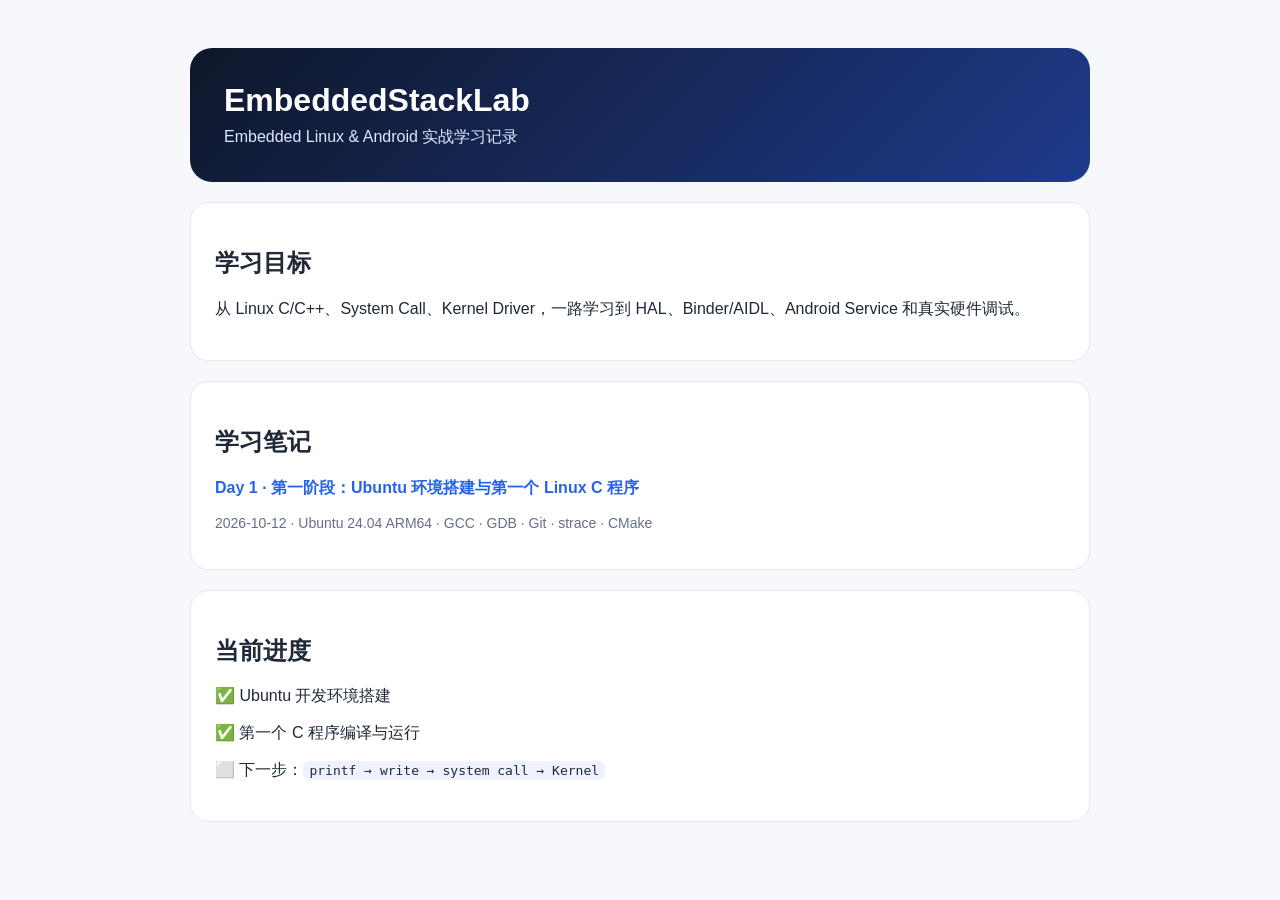
==== index.html @ e1894978 "Add GitHub Pages learning homepage" ====
<!doctype html>
<html lang="zh-CN">
<head>
  <meta charset="utf-8">
  <meta name="viewport" content="width=device-width,initial-scale=1">
  <title>EmbeddedStackLab</title>
  <style>
    body{margin:0;background:#f6f8fb;color:#1f2937;font-family:-apple-system,BlinkMacSystemFont,"Segoe UI","PingFang SC","Microsoft YaHei",Arial,sans-serif}
    .wrap{max-width:900px;margin:auto;padding:48px 22px}
    .hero{background:linear-gradient(135deg,#0f172a,#1e3a8a);color:#fff;border-radius:22px;padding:34px}
    .hero h1{margin:0 0 8px}.hero p{color:#dbeafe;margin:0}
    .card{background:#fff;border:1px solid #e5e7eb;border-radius:18px;padding:24px;margin-top:20px}
    a{color:#2563eb;text-decoration:none;font-weight:600}
    a:hover{text-decoration:underline}
    .meta{color:#667085;font-size:14px}
    code{background:#eef2ff;padding:2px 6px;border-radius:6px}
  </style>
</head>
<body>
<div class="wrap">
  <div class="hero">
    <h1>EmbeddedStackLab</h1>
    <p>Embedded Linux & Android 实战学习记录</p>
  </div>

  <div class="card">
    <h2>学习目标</h2>
    <p>从 Linux C/C++、System Call、Kernel Driver，一路学习到 HAL、Binder/AIDL、Android Service 和真实硬件调试。</p>
  </div>

  <div class="card">
    <h2>学习笔记</h2>
    <p><a href="./docs/Linux_Android_Study_Day1_Phase1_2026-10-12.html">Day 1 · 第一阶段：Ubuntu 环境搭建与第一个 Linux C 程序</a></p>
    <p class="meta">2026-10-12 · Ubuntu 24.04 ARM64 · GCC · GDB · Git · strace · CMake</p>
  </div>

  <div class="card">
    <h2>当前进度</h2>
    <p>✅ Ubuntu 开发环境搭建</p>
    <p>✅ 第一个 C 程序编译与运行</p>
    <p>⬜ 下一步：<code>printf → write → system call → Kernel</code></p>
  </div>
</div>
</body>
</html>
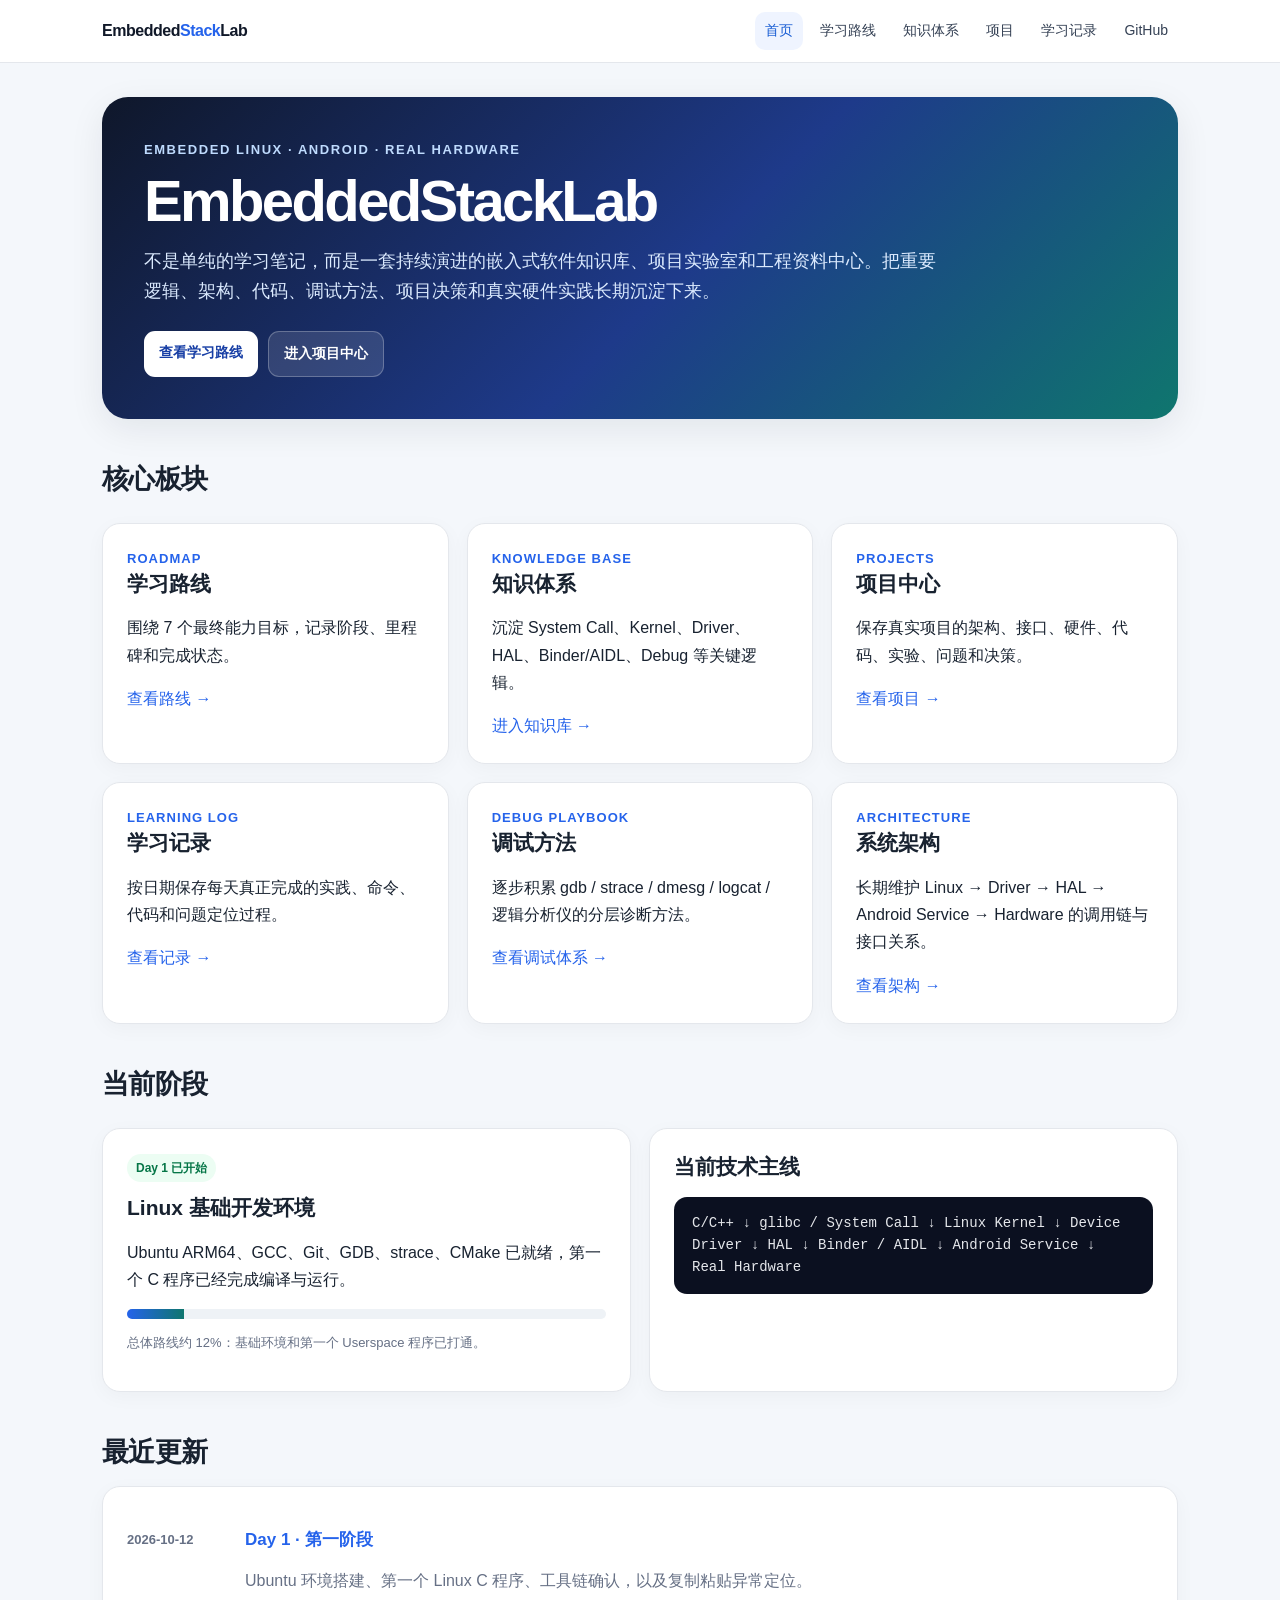
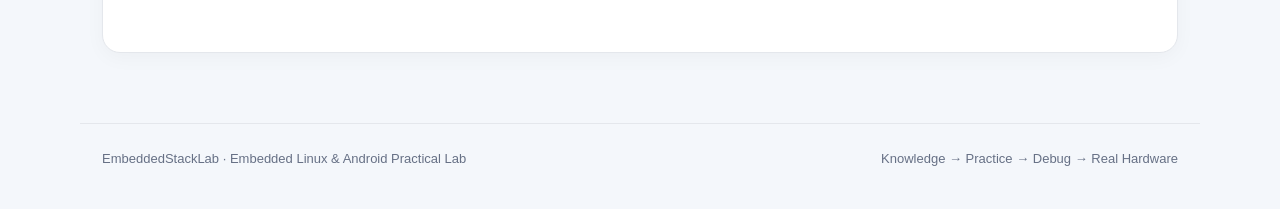
==== commit de82e968: "Redesign GitHub Pages as comprehensive project website" ====
--- a/index.html
+++ b/index.html
@@ -1,45 +1,56 @@
-<!doctype html>
-<html lang="zh-CN">
-<head>
-  <meta charset="utf-8">
-  <meta name="viewport" content="width=device-width,initial-scale=1">
-  <title>EmbeddedStackLab</title>
-  <style>
-    body{margin:0;background:#f6f8fb;color:#1f2937;font-family:-apple-system,BlinkMacSystemFont,"Segoe UI","PingFang SC","Microsoft YaHei",Arial,sans-serif}
-    .wrap{max-width:900px;margin:auto;padding:48px 22px}
-    .hero{background:linear-gradient(135deg,#0f172a,#1e3a8a);color:#fff;border-radius:22px;padding:34px}
-    .hero h1{margin:0 0 8px}.hero p{color:#dbeafe;margin:0}
-    .card{background:#fff;border:1px solid #e5e7eb;border-radius:18px;padding:24px;margin-top:20px}
-    a{color:#2563eb;text-decoration:none;font-weight:600}
-    a:hover{text-decoration:underline}
-    .meta{color:#667085;font-size:14px}
-    code{background:#eef2ff;padding:2px 6px;border-radius:6px}
-  </style>
-</head>
-<body>
-<div class="wrap">
-  <div class="hero">
-    <h1>EmbeddedStackLab</h1>
-    <p>Embedded Linux & Android 实战学习记录</p>
-  </div>
+<!doctype html><html lang="zh-CN"><head><meta charset="utf-8"><meta name="viewport" content="width=device-width,initial-scale=1">
+<meta name="description" content="EmbeddedStackLab — Embedded Linux & Android 实战学习、知识沉淀与项目开发中心">
+<title>EmbeddedStackLab</title><link rel="stylesheet" href="./assets/site.css"></head><body>
+<header class="site-header"><nav class="nav">
+<a class="brand" href="/EmbeddedStackLab/">Embedded<span>Stack</span>Lab</a>
+<div class="nav-links">
+<a class="active" href="/EmbeddedStackLab/">首页</a>
+<a class="" href="/EmbeddedStackLab/roadmap/">学习路线</a>
+<a class="" href="/EmbeddedStackLab/knowledge/">知识体系</a>
+<a class="" href="/EmbeddedStackLab/projects/">项目</a>
+<a class="" href="/EmbeddedStackLab/notes/">学习记录</a>
+<a href="https://github.com/hasirqi/EmbeddedStackLab">GitHub</a>
+</div></nav></header>
+<main class="wrap">
+<section class="hero">
+<div class="eyebrow">Embedded Linux · Android · Real Hardware</div>
+<h1>EmbeddedStackLab</h1>
+<p>不是单纯的学习笔记，而是一套持续演进的嵌入式软件知识库、项目实验室和工程资料中心。把重要逻辑、架构、代码、调试方法、项目决策和真实硬件实践长期沉淀下来。</p>
+<div class="hero-actions"><a class="btn primary" href="./roadmap/">查看学习路线</a><a class="btn secondary" href="./projects/">进入项目中心</a></div>
+</section>
 
-  <div class="card">
-    <h2>学习目标</h2>
-    <p>从 Linux C/C++、System Call、Kernel Driver，一路学习到 HAL、Binder/AIDL、Android Service 和真实硬件调试。</p>
-  </div>
+<h2 class="section-title">核心板块</h2>
+<div class="grid cols-3">
+<div class="card"><div class="kicker">Roadmap</div><h2>学习路线</h2><p>围绕 7 个最终能力目标，记录阶段、里程碑和完成状态。</p><a href="./roadmap/">查看路线 →</a></div>
+<div class="card"><div class="kicker">Knowledge Base</div><h2>知识体系</h2><p>沉淀 System Call、Kernel、Driver、HAL、Binder/AIDL、Debug 等关键逻辑。</p><a href="./knowledge/">进入知识库 →</a></div>
+<div class="card"><div class="kicker">Projects</div><h2>项目中心</h2><p>保存真实项目的架构、接口、硬件、代码、实验、问题和决策。</p><a href="./projects/">查看项目 →</a></div>
+<div class="card"><div class="kicker">Learning Log</div><h2>学习记录</h2><p>按日期保存每天真正完成的实践、命令、代码和问题定位过程。</p><a href="./notes/">查看记录 →</a></div>
+<div class="card"><div class="kicker">Debug Playbook</div><h2>调试方法</h2><p>逐步积累 gdb / strace / dmesg / logcat / 逻辑分析仪的分层诊断方法。</p><a href="./knowledge/#debug">查看调试体系 →</a></div>
+<div class="card"><div class="kicker">Architecture</div><h2>系统架构</h2><p>长期维护 Linux → Driver → HAL → Android Service → Hardware 的调用链与接口关系。</p><a href="./knowledge/#architecture">查看架构 →</a></div>
+</div>
 
-  <div class="card">
-    <h2>学习笔记</h2>
-    <p><a href="./docs/Linux_Android_Study_Day1_Phase1_2026-10-12.html">Day 1 · 第一阶段：Ubuntu 环境搭建与第一个 Linux C 程序</a></p>
-    <p class="meta">2026-10-12 · Ubuntu 24.04 ARM64 · GCC · GDB · Git · strace · CMake</p>
-  </div>
+<h2 class="section-title">当前阶段</h2>
+<div class="grid cols-2">
+<div class="card"><span class="badge ok">Day 1 已开始</span><h2 style="margin-top:12px">Linux 基础开发环境</h2><p>Ubuntu ARM64、GCC、Git、GDB、strace、CMake 已就绪，第一个 C 程序已经完成编译与运行。</p><div class="progress"><span style="width:12%"></span></div><p class="muted small">总体路线约 12%：基础环境和第一个 Userspace 程序已打通。</p></div>
+<div class="card"><h2>当前技术主线</h2><div class="codeflow">C/C++
+  ↓
+glibc / System Call
+  ↓
+Linux Kernel
+  ↓
+Device Driver
+  ↓
+HAL
+  ↓
+Binder / AIDL
+  ↓
+Android Service
+  ↓
+Real Hardware</div></div>
+</div>
 
-  <div class="card">
-    <h2>当前进度</h2>
-    <p>✅ Ubuntu 开发环境搭建</p>
-    <p>✅ 第一个 C 程序编译与运行</p>
-    <p>⬜ 下一步：<code>printf → write → system call → Kernel</code></p>
-  </div>
+<h2 class="section-title">最近更新</h2>
+<div class="card timeline">
+<div class="timeline-item"><div class="timeline-date">2026-10-12</div><div><h3><a href="./notes/day01-phase1.html">Day 1 · 第一阶段</a></h3><p class="muted">Ubuntu 环境搭建、第一个 Linux C 程序、工具链确认，以及复制粘贴异常定位。</p></div></div>
 </div>
-</body>
-</html>+</main><footer class="footer"><span>EmbeddedStackLab · Embedded Linux & Android Practical Lab</span><span>Knowledge → Practice → Debug → Real Hardware</span></footer></body></html>
--- a/assets/site.css
+++ b/assets/site.css
@@ -0,0 +1,43 @@
+:root{
+  --bg:#f4f7fb;--surface:#fff;--surface2:#f8fafc;--text:#182230;--muted:#667085;
+  --line:#e4e7ec;--brand:#2563eb;--brand2:#0f766e;--dark:#101828;--ok:#067647;
+  --warn:#b54708;--shadow:0 10px 35px rgba(16,24,40,.08);--radius:18px
+}
+*{box-sizing:border-box}html{scroll-behavior:smooth}
+body{margin:0;background:var(--bg);color:var(--text);font-family:-apple-system,BlinkMacSystemFont,"Segoe UI","PingFang SC","Hiragino Sans GB","Microsoft YaHei",Arial,sans-serif;line-height:1.7}
+a{color:var(--brand);text-decoration:none}a:hover{text-decoration:underline}
+.site-header{position:sticky;top:0;z-index:20;background:rgba(255,255,255,.94);backdrop-filter:blur(16px);border-bottom:1px solid var(--line)}
+.nav{max-width:1120px;margin:0 auto;padding:12px 22px;display:flex;align-items:center;justify-content:space-between;gap:18px}
+.brand{font-weight:850;color:var(--dark);letter-spacing:-.03em}.brand span{color:var(--brand)}
+.nav-links{display:flex;gap:7px;flex-wrap:wrap}.nav-links a{color:#344054;padding:7px 10px;border-radius:10px;font-size:14px}
+.nav-links a:hover,.nav-links a.active{background:#eff4ff;color:#175cd3;text-decoration:none}
+.wrap{max-width:1120px;margin:0 auto;padding:34px 22px 70px}
+.hero{border-radius:26px;padding:42px;color:#fff;background:linear-gradient(135deg,#0f172a 0%,#1e3a8a 54%,#0f766e 100%);box-shadow:var(--shadow)}
+.hero .eyebrow{font-size:13px;text-transform:uppercase;letter-spacing:.12em;color:#bfdbfe;font-weight:800}
+.hero h1{font-size:clamp(34px,5vw,58px);line-height:1.05;margin:10px 0 14px;letter-spacing:-.045em}
+.hero p{font-size:18px;color:#dbeafe;max-width:800px;margin:0}
+.hero-actions{display:flex;gap:10px;flex-wrap:wrap;margin-top:24px}
+.btn{display:inline-block;padding:10px 15px;border-radius:11px;font-weight:750;font-size:14px}
+.btn.primary{background:#fff;color:#173ea5}.btn.secondary{background:rgba(255,255,255,.12);color:#fff;border:1px solid rgba(255,255,255,.25)}
+.btn:hover{text-decoration:none;transform:translateY(-1px)}
+.grid{display:grid;gap:18px;margin-top:20px}.grid.cols-3{grid-template-columns:repeat(3,1fr)}.grid.cols-2{grid-template-columns:repeat(2,1fr)}
+.card{background:var(--surface);border:1px solid var(--line);border-radius:var(--radius);padding:24px;box-shadow:0 5px 20px rgba(16,24,40,.035)}
+.card h2,.card h3{margin-top:0;line-height:1.3}.card h2{font-size:21px}.card h3{font-size:17px}
+.kicker{color:var(--brand);font-size:13px;font-weight:850;text-transform:uppercase;letter-spacing:.08em}
+.section-title{margin:38px 0 10px;font-size:27px;letter-spacing:-.02em}
+.muted{color:var(--muted)}.small{font-size:13px}
+.badge{display:inline-flex;padding:4px 9px;border-radius:999px;background:#eff8ff;color:#175cd3;font-size:12px;font-weight:750}
+.badge.ok{background:#ecfdf3;color:var(--ok)}.badge.todo{background:#fff7ed;color:var(--warn)}
+.progress{width:100%;height:10px;border-radius:99px;background:#eef2f6;overflow:hidden;margin:12px 0}.progress>span{display:block;height:100%;background:linear-gradient(90deg,#2563eb,#0f766e)}
+.goal-list{counter-reset:g;list-style:none;padding:0;margin:0;display:grid;gap:12px}.goal-list li{counter-increment:g;position:relative;padding:15px 16px 15px 54px;background:var(--surface2);border:1px solid var(--line);border-radius:14px}
+.goal-list li::before{content:counter(g);position:absolute;left:15px;top:13px;width:27px;height:27px;border-radius:50%;display:grid;place-items:center;background:#dbeafe;color:#1d4ed8;font-weight:800;font-size:13px}
+.timeline{display:grid;gap:0}.timeline-item{display:grid;grid-template-columns:100px 1fr;gap:18px;padding:18px 0;border-bottom:1px solid var(--line)}.timeline-item:last-child{border-bottom:0}.timeline-date{font-size:13px;color:var(--muted);font-weight:700}.timeline-item h3{margin:0 0 5px}
+.callout{padding:14px 16px;border-left:4px solid var(--brand);background:#eff6ff;border-radius:10px;margin:14px 0}.callout.warn{border-left-color:#d97706;background:#fffbeb}
+pre,.codeflow{background:#0b1020;color:#e5e7eb;padding:16px 18px;border-radius:13px;overflow:auto;line-height:1.55;font-size:14px;font-family:"SFMono-Regular",Consolas,"Liberation Mono",monospace}
+code{font-family:"SFMono-Regular",Consolas,"Liberation Mono",monospace}:not(pre)>code{background:#eef2ff;color:#3538cd;padding:2px 6px;border-radius:6px}
+table{width:100%;border-collapse:collapse;margin:14px 0}th,td{padding:11px 10px;border-bottom:1px solid var(--line);text-align:left;vertical-align:top}th{font-size:13px;color:#475467;background:#f9fafb}
+.page-title{margin:0 0 6px;font-size:38px;line-height:1.15}.breadcrumb{font-size:13px;color:var(--muted);margin-bottom:10px}
+.list{display:grid;gap:12px}.list a{display:block;background:var(--surface);border:1px solid var(--line);border-radius:14px;padding:16px 18px}.list a:hover{text-decoration:none;border-color:#b2ccff;box-shadow:0 5px 18px rgba(16,24,40,.05)}
+.footer{max-width:1120px;margin:0 auto;padding:24px 22px 38px;color:var(--muted);border-top:1px solid var(--line);font-size:13px;display:flex;justify-content:space-between;gap:14px;flex-wrap:wrap}
+@media(max-width:820px){.grid.cols-3,.grid.cols-2{grid-template-columns:1fr}.nav{align-items:flex-start;flex-direction:column}.hero{padding:30px 24px}.timeline-item{grid-template-columns:1fr;gap:5px}}
+@media print{.site-header,.hero-actions,.footer{display:none}body{background:#fff}.wrap{padding:0}.card,.hero{box-shadow:none}}
